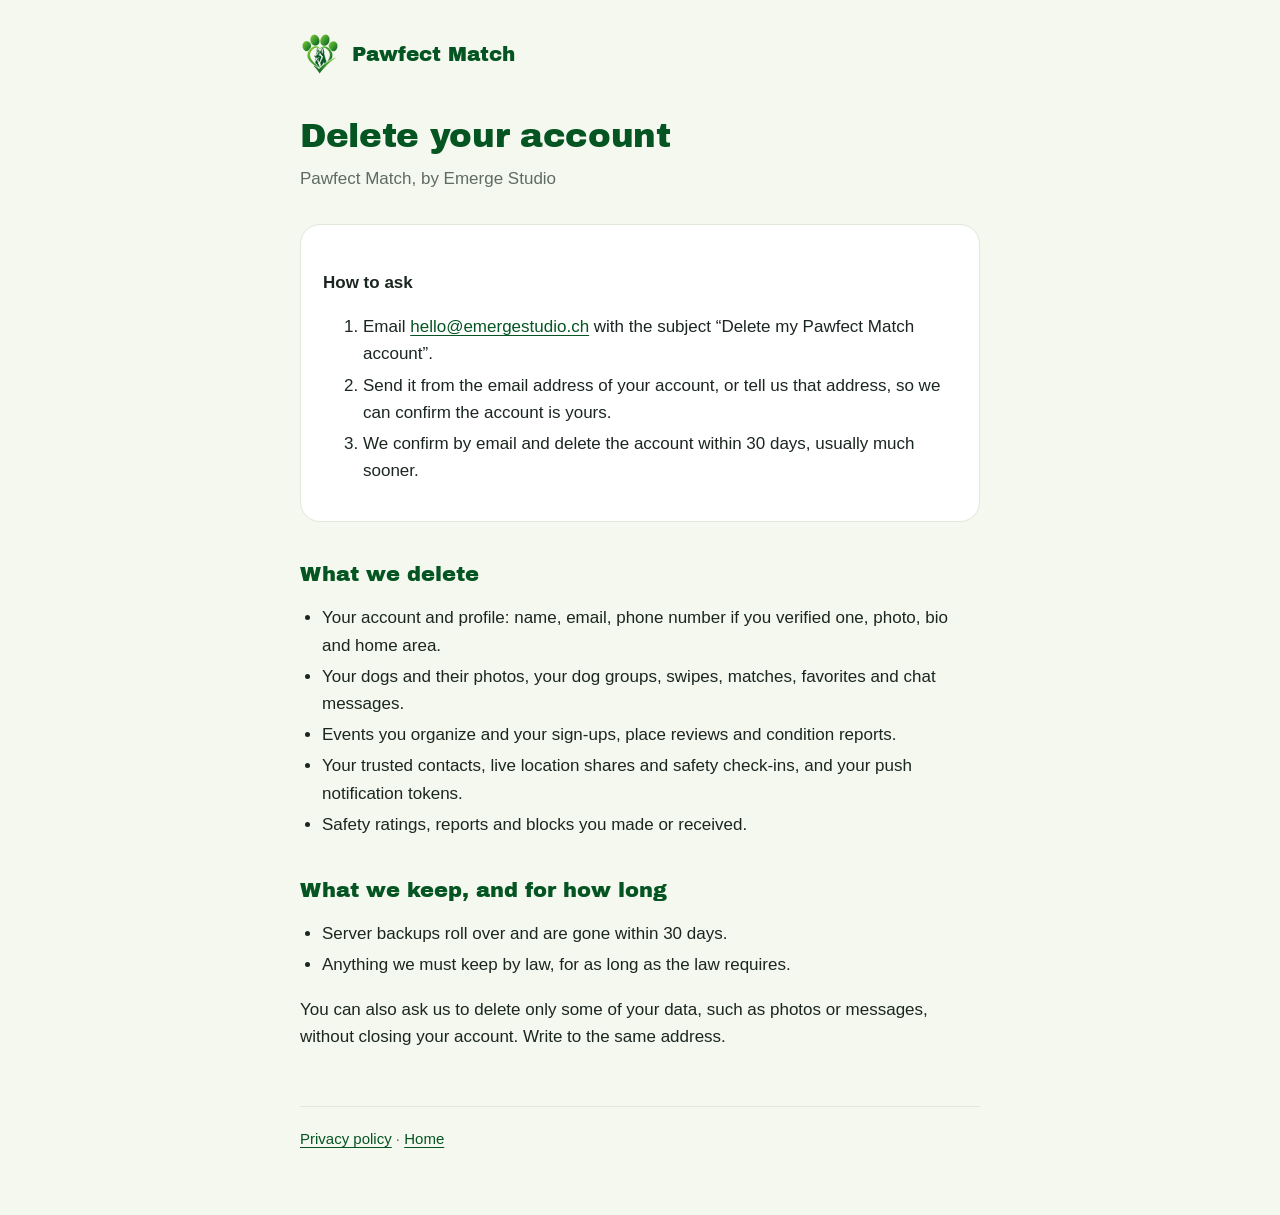
==== delete-account.html @ e1a3d648 "Pawfect Match home, privacy policy and account deletion pages Co-Authored-By: Claude Opus 5.5 <norep" ====
<!doctype html>
<html lang="en">
<head>
  <meta charset="utf-8">
  <meta name="viewport" content="width=device-width, initial-scale=1">
  <title>Delete your account · Pawfect Match</title>
  <link rel="icon" href="assets/favicon.png">
  <link rel="preconnect" href="https://fonts.googleapis.com">
  <link rel="preconnect" href="https://fonts.gstatic.com" crossorigin>
  <link href="https://fonts.googleapis.com/css2?family=Archivo+Black&display=swap" rel="stylesheet">
  <link rel="stylesheet" href="style.css">
</head>
<body>
  <main class="wrap">
    <header class="site">
      <img src="assets/symbol.png" alt="">
      <a href="index.html">Pawfect Match</a>
    </header>

    <h1>Delete your account</h1>
    <p class="meta">Pawfect Match, by Emerge Studio</p>

    <div class="card">
      <h3>How to ask</h3>
      <ol>
        <li>Email <a href="mailto:hello@emergestudio.ch?subject=Delete%20my%20Pawfect%20Match%20account">hello@emergestudio.ch</a> with the subject “Delete my Pawfect Match account”.</li>
        <li>Send it from the email address of your account, or tell us that address, so we can confirm the account is yours.</li>
        <li>We confirm by email and delete the account within 30 days, usually much sooner.</li>
      </ol>
    </div>

    <h2>What we delete</h2>
    <ul>
      <li>Your account and profile: name, email, phone number if you verified one, photo, bio and home area.</li>
      <li>Your dogs and their photos, your dog groups, swipes, matches, favorites and chat messages.</li>
      <li>Events you organize and your sign-ups, place reviews and condition reports.</li>
      <li>Your trusted contacts, live location shares and safety check-ins, and your push notification tokens.</li>
      <li>Safety ratings, reports and blocks you made or received.</li>
    </ul>

    <h2>What we keep, and for how long</h2>
    <ul>
      <li>Server backups roll over and are gone within 30 days.</li>
      <li>Anything we must keep by law, for as long as the law requires.</li>
    </ul>

    <p>You can also ask us to delete only some of your data, such as photos or messages, without closing your account. Write to the same address.</p>

    <footer class="site">
      <a href="privacy.html">Privacy policy</a> · <a href="index.html">Home</a>
    </footer>
  </main>
</body>
</html>
---- style.css ----
:root {
  --forest: #055522;
  --meadow: #3b992c;
  --lime: #85cb2e;
  --violet: #8f53ff;
  --cream: #f4f8ef;
  --slate: #1c2620;
  --sage: #5f6b63;
  --line: #e0e8d8;
}

* { box-sizing: border-box; }

html { -webkit-text-size-adjust: 100%; }

body {
  margin: 0;
  background: var(--cream);
  color: var(--slate);
  font: 17px/1.6 -apple-system, BlinkMacSystemFont, "Segoe UI", Roboto, sans-serif;
}

::selection { background: var(--lime); color: var(--forest); }

a { color: var(--forest); text-underline-offset: 3px; }
a:hover { color: var(--meadow); }

.wrap { max-width: 720px; margin: 0 auto; padding: 32px 20px 64px; }

header.site {
  display: flex;
  align-items: center;
  gap: 12px;
  margin-bottom: 40px;
}
header.site img { width: 40px; height: 44px; }
header.site a { font-family: "Archivo Black", sans-serif; font-size: 20px; text-decoration: none; }

h1, h2 { font-family: "Archivo Black", sans-serif; font-weight: 400; color: var(--forest); line-height: 1.2; }
h1 { font-size: 34px; margin: 0 0 8px; letter-spacing: -0.01em; }
h2 { font-size: 21px; margin: 40px 0 8px; }
h3 { font-size: 17px; margin: 24px 0 4px; }

.meta { color: var(--sage); margin: 0 0 32px; }
ul { padding-left: 22px; }
li { margin: 4px 0; }

.card {
  background: #fff;
  border: 1px solid var(--line);
  border-radius: 20px;
  padding: 20px 22px;
  margin: 24px 0;
}

.hero { text-align: center; padding-top: 24px; }
.hero img { width: 150px; height: auto; }
.hero p { color: var(--sage); font-size: 19px; max-width: 480px; margin: 8px auto 32px; }

nav.links { display: flex; flex-wrap: wrap; gap: 12px; justify-content: center; }
nav.links a {
  background: var(--forest);
  color: #fff;
  padding: 12px 20px;
  border-radius: 999px;
  text-decoration: none;
  font-weight: 700;
}
nav.links a.secondary { background: #fff; color: var(--forest); border: 1px solid var(--line); }

footer.site { margin-top: 56px; padding-top: 20px; border-top: 1px solid var(--line); color: var(--sage); font-size: 15px; }

@media (max-width: 480px) {
  h1 { font-size: 28px; }
}
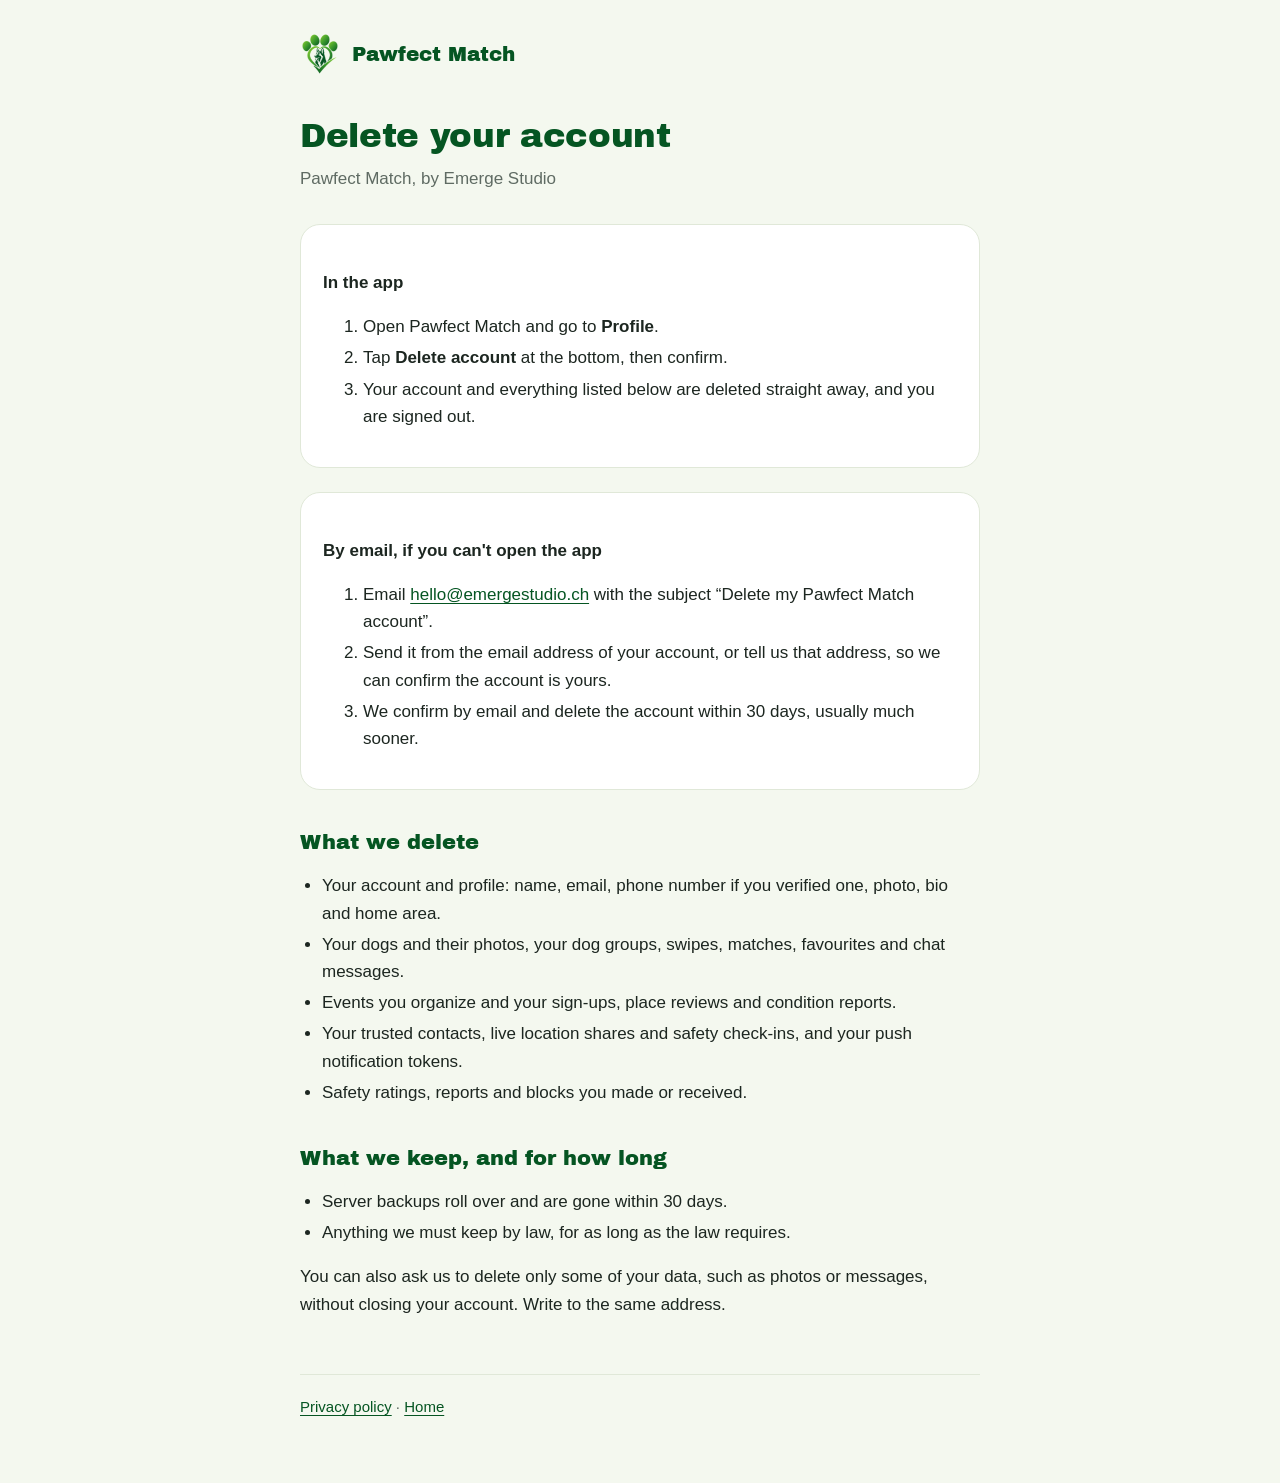
==== commit 22ebe1d2: "Rewrite the privacy policy for POPIA and add in-app account deletion Co-Authored-By: Claude Opus 5.5" ====
--- a/delete-account.html
+++ b/delete-account.html
@@ -1,5 +1,5 @@
 <!doctype html>
-<html lang="en">
+<html lang="en-ZA">
 <head>
   <meta charset="utf-8">
   <meta name="viewport" content="width=device-width, initial-scale=1">
@@ -21,7 +21,16 @@
     <p class="meta">Pawfect Match, by Emerge Studio</p>
 
     <div class="card">
-      <h3>How to ask</h3>
+      <h3>In the app</h3>
+      <ol>
+        <li>Open Pawfect Match and go to <strong>Profile</strong>.</li>
+        <li>Tap <strong>Delete account</strong> at the bottom, then confirm.</li>
+        <li>Your account and everything listed below are deleted straight away, and you are signed out.</li>
+      </ol>
+    </div>
+
+    <div class="card">
+      <h3>By email, if you can't open the app</h3>
       <ol>
         <li>Email <a href="mailto:hello@emergestudio.ch?subject=Delete%20my%20Pawfect%20Match%20account">hello@emergestudio.ch</a> with the subject “Delete my Pawfect Match account”.</li>
         <li>Send it from the email address of your account, or tell us that address, so we can confirm the account is yours.</li>
@@ -32,7 +41,7 @@
     <h2>What we delete</h2>
     <ul>
       <li>Your account and profile: name, email, phone number if you verified one, photo, bio and home area.</li>
-      <li>Your dogs and their photos, your dog groups, swipes, matches, favorites and chat messages.</li>
+      <li>Your dogs and their photos, your dog groups, swipes, matches, favourites and chat messages.</li>
       <li>Events you organize and your sign-ups, place reviews and condition reports.</li>
       <li>Your trusted contacts, live location shares and safety check-ins, and your push notification tokens.</li>
       <li>Safety ratings, reports and blocks you made or received.</li>
